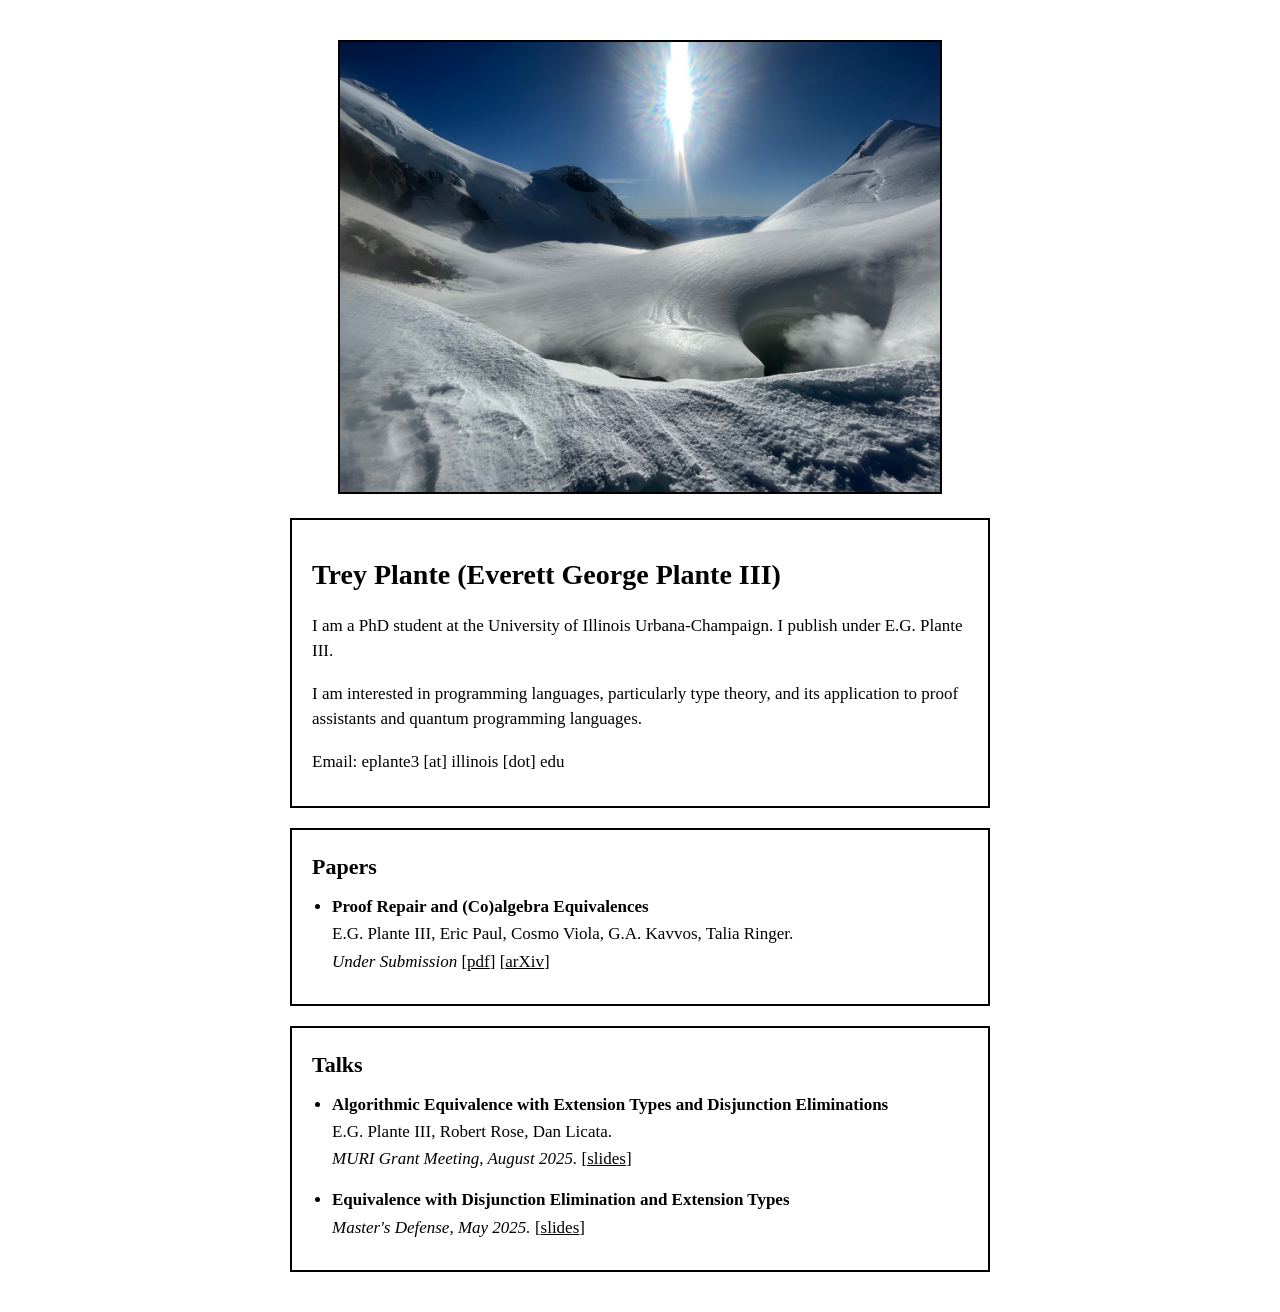
==== index.html @ 47f2090d "added talks" ====
<!DOCTYPE html>
<html lang="en">
<head>
    <meta charset="utf-8">
    <meta name="viewport" content="width=device-width, initial-scale=1">
    <title>Trey Plante</title>
    <link rel="stylesheet" href="style.css">
</head>
<body>

    <div class="content">
        <img class="photo" src="mtbaker_web.jpeg" alt="Mount Baker">

        <div class="bio-box">
            <h1>Trey Plante (Everett George Plante III)</h1>
            <p>
                I am a PhD student at the University of
                Illinois Urbana-Champaign. I publish under E.G. Plante III.
            </p>
            <p>
                <!-- Edit this paragraph to describe your research interests. -->
                I am interested in programming languages, particularly type theory, and its application to proof assistants and quantum programming languages.
            </p>
            <p>
                Email: eplante3 [at] illinois [dot] edu
            </p>
        </div>

        <div class="bio-box">
            <h2>Papers</h2>
            <!-- To add a paper, copy the <li> block below. -->
            <ul class="item-list">
                <li>
                    <b>Proof Repair and (Co)algebra Equivalences</b><br>
                    E.G. Plante III, Eric Paul, Cosmo Viola, G.A. Kavvos, Talia Ringer.<br>
                    <i>Under Submission</i>
                    [<a href="papers/prt.pdf">pdf</a>] [<a href="#">arXiv</a>]
                </li>
            </ul>
        </div>

        <div class="bio-box">
            <h2>Talks</h2>
            <!-- To add a talk, copy one of the <li> blocks below. -->
            <ul class="item-list">
                <li>
                    <b>Algorithmic Equivalence with Extension Types and Disjunction Eliminations</b><br>
                    E.G. Plante III, Robert Rose, Dan Licata.<br>
                    <i>MURI Grant Meeting, August 2025.</i>
                    [<a href="slides/plante-muri2025.pdf">slides</a>]
                </li>
                <li>
                    <b>Equivalence with Disjunction Elimination and Extension Types</b><br>
                    <i>Master's Defense, May 2025.</i>
                    [<a href="slides/masters-defense-plante.pdf">slides</a>]
                </li>
            </ul>
        </div>
    </div>

</body>
</html>
---- style.css ----
/* Shared stylesheet for all pages */

body {
    background: #ffffff;
    color: #000000;
    font-family: Georgia, "Times New Roman", serif;
    margin: 0;
    padding: 0;
}

/* --- Page content --- */

.content {
    max-width: 700px;
    margin: 0 auto;
    padding: 40px 20px;
    text-align: center;
}

.content h1 {
    font-size: 28px;
    margin-bottom: 10px;
}

/* Homepage photo */
.photo {
    width: 100%;
    max-width: 600px;
    border: 2px solid #000000;
}

/* Text box under the photo */
.bio-box {
    border: 2px solid #000000;
    padding: 15px 20px;
    margin-top: 20px;
    text-align: left;
    font-size: 17px;
    line-height: 1.5;
}

.bio-box h2 {
    font-size: 22px;
    margin: 5px 0 10px 0;
}

.bio-box .item-list {
    padding-left: 20px;
    margin: 0;
}

/* Lists on Papers / Notes pages */
.item-list {
    text-align: left;
    font-size: 17px;
    line-height: 1.6;
}

.item-list li {
    margin-bottom: 14px;
}

a {
    color: #000000;
}

hr {
    border: none;
    border-top: 1px solid #000000;
    margin: 30px 0;
}
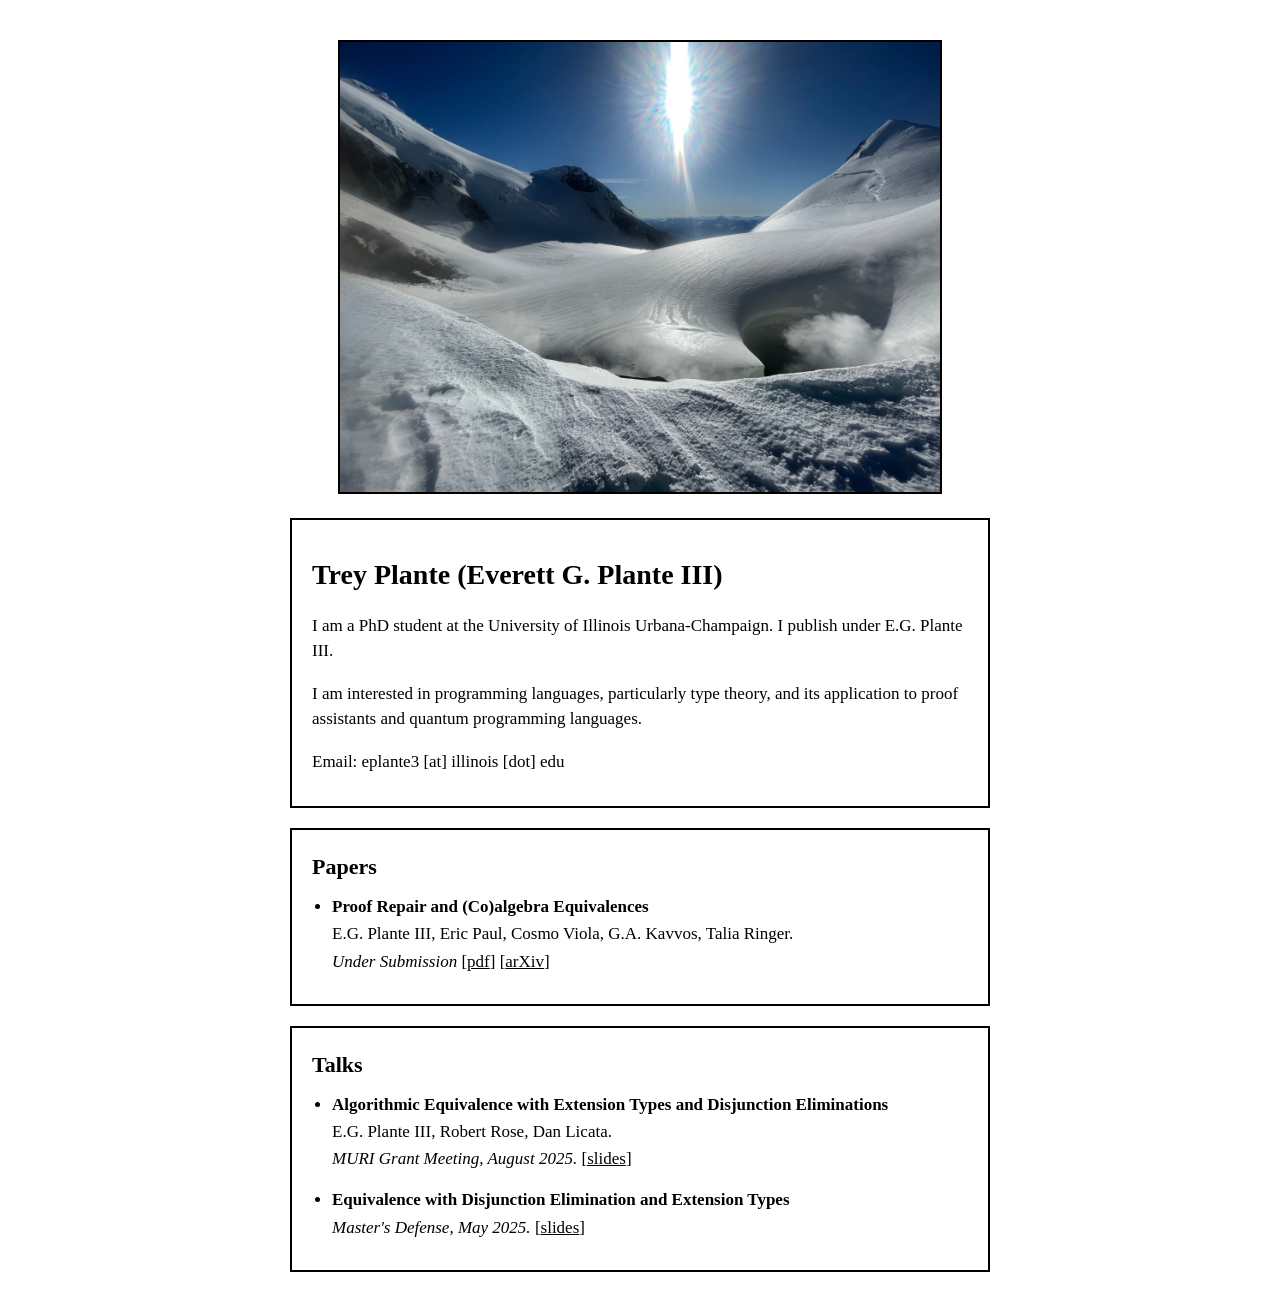
==== commit c6d5ec50: "fix name" ====
--- a/index.html
+++ b/index.html
@@ -12,7 +12,7 @@
         <img class="photo" src="mtbaker_web.jpeg" alt="Mount Baker">
 
         <div class="bio-box">
-            <h1>Trey Plante (Everett George Plante III)</h1>
+            <h1>Trey Plante (Everett G. Plante III)</h1>
             <p>
                 I am a PhD student at the University of
                 Illinois Urbana-Champaign. I publish under E.G. Plante III.
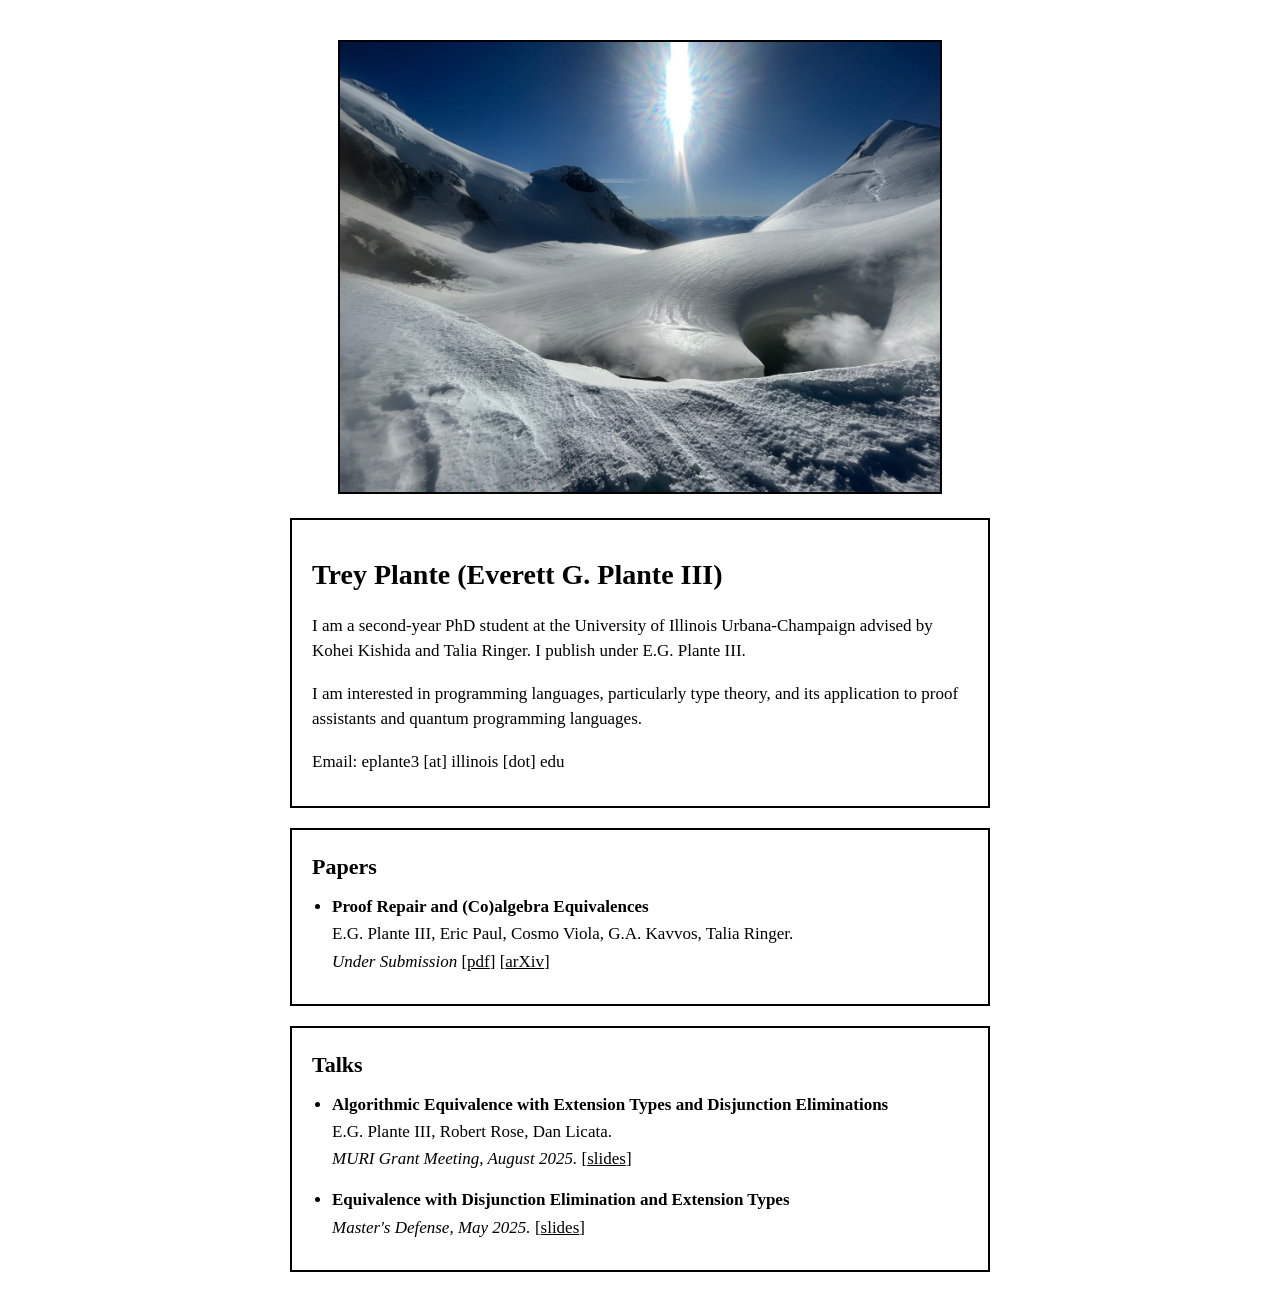
==== commit 4567def5: "add year and advisors" ====
--- a/index.html
+++ b/index.html
@@ -14,8 +14,8 @@
         <div class="bio-box">
             <h1>Trey Plante (Everett G. Plante III)</h1>
             <p>
-                I am a PhD student at the University of
-                Illinois Urbana-Champaign. I publish under E.G. Plante III.
+                I am a second-year PhD student at the University of
+                Illinois Urbana-Champaign advised by Kohei Kishida and Talia Ringer. I publish under E.G. Plante III.
             </p>
             <p>
                 <!-- Edit this paragraph to describe your research interests. -->
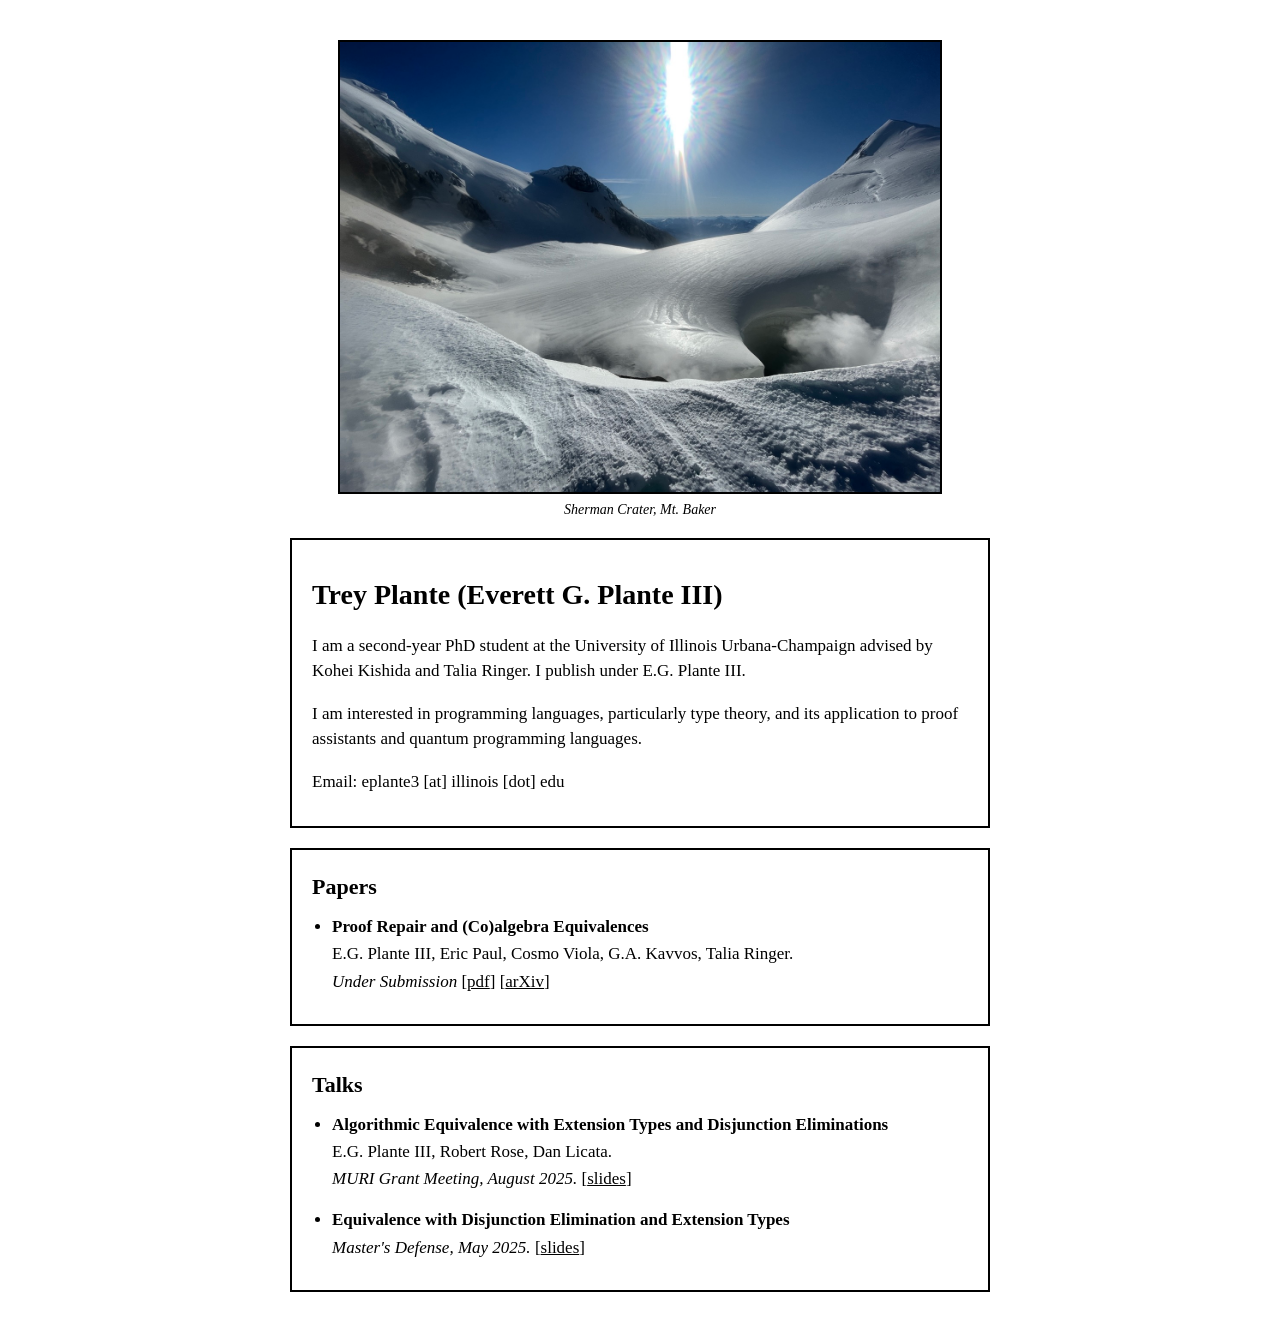
==== commit 10560fb5: "image caption" ====
--- a/index.html
+++ b/index.html
@@ -9,7 +9,10 @@
 <body>
 
     <div class="content">
-        <img class="photo" src="mtbaker_web.jpeg" alt="Mount Baker">
+        <figure class="photo-figure">
+            <img class="photo" src="mtbaker_web.jpeg" alt="Sherman Crater, Mt. Baker">
+            <figcaption>Sherman Crater, Mt. Baker</figcaption>
+        </figure>
 
         <div class="bio-box">
             <h1>Trey Plante (Everett G. Plante III)</h1>
--- a/style.css
+++ b/style.css
@@ -27,6 +27,17 @@
     width: 100%;
     max-width: 600px;
     border: 2px solid #000000;
+}
+
+.photo-figure {
+    margin: 0;
+}
+
+/* Caption under the photo */
+.photo-figure figcaption {
+    font-size: 14px;
+    font-style: italic;
+    margin-top: 4px;
 }
 
 /* Text box under the photo */
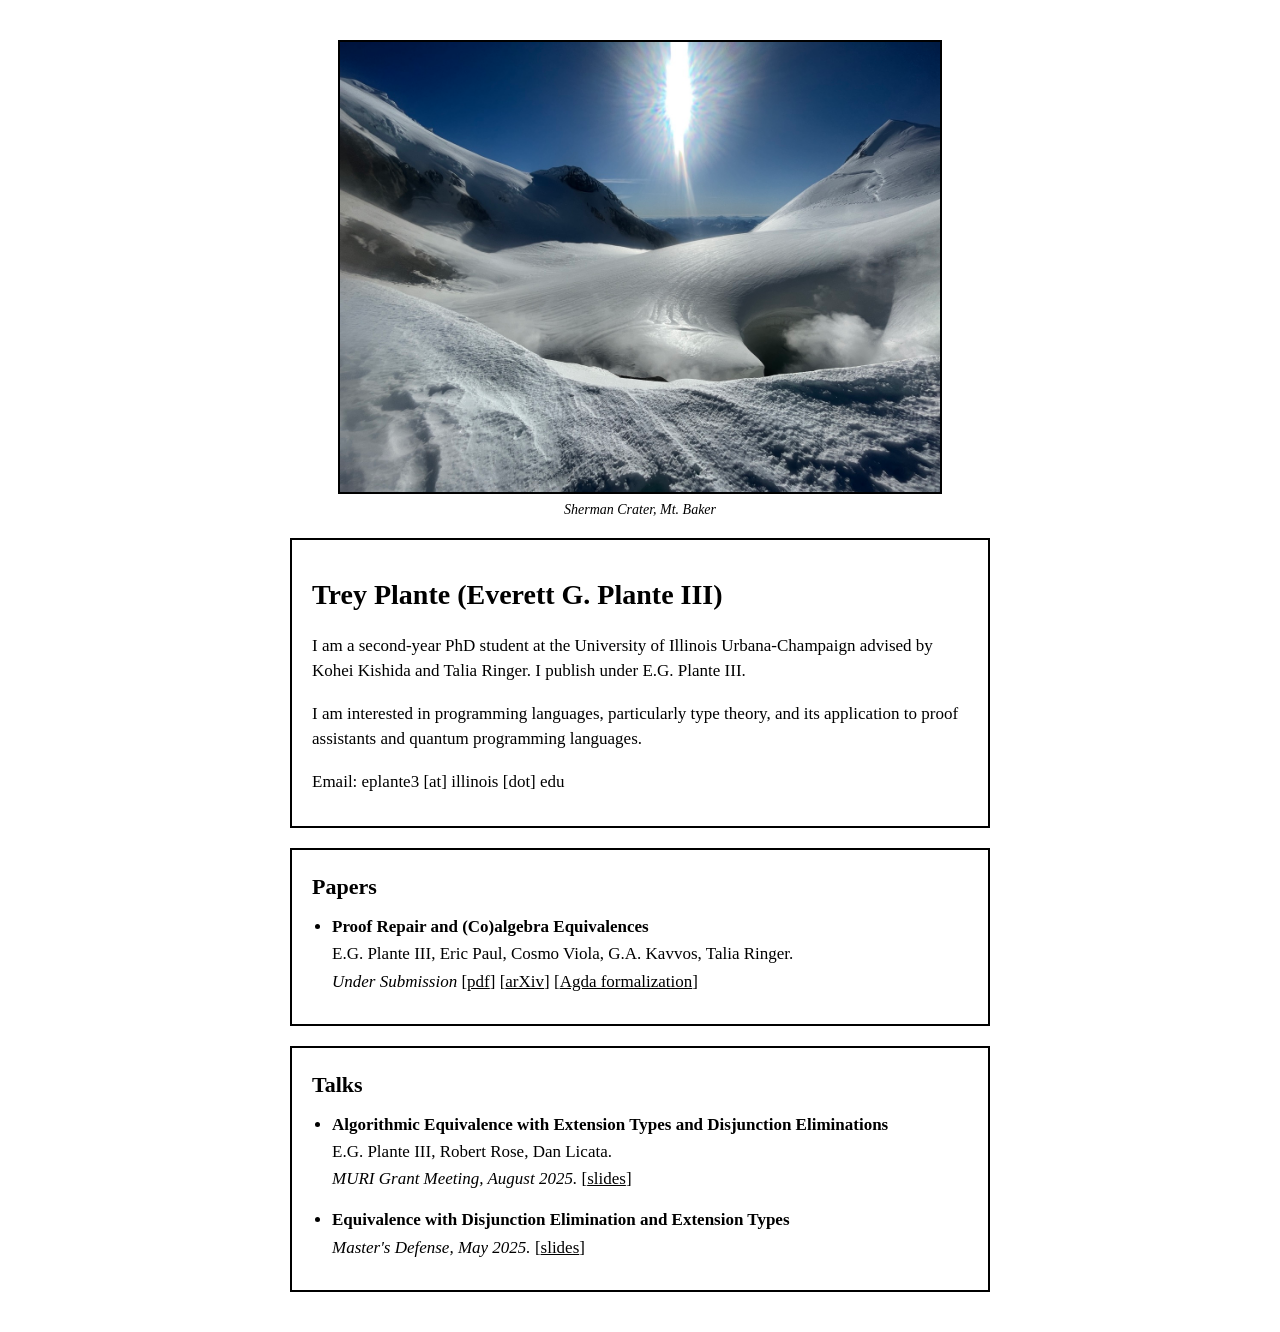
==== commit b96c47ca: "agda formalization for proof repair paper" ====
--- a/index.html
+++ b/index.html
@@ -37,7 +37,7 @@
                     <b>Proof Repair and (Co)algebra Equivalences</b><br>
                     E.G. Plante III, Eric Paul, Cosmo Viola, G.A. Kavvos, Talia Ringer.<br>
                     <i>Under Submission</i>
-                    [<a href="papers/prt.pdf">pdf</a>] [<a href="#">arXiv</a>]
+                    [<a href="papers/prt.pdf">pdf</a>] [<a href="#">arXiv</a>] [<a href="https://prt-ema.pages.dev/">Agda formalization</a>]
                 </li>
             </ul>
         </div>
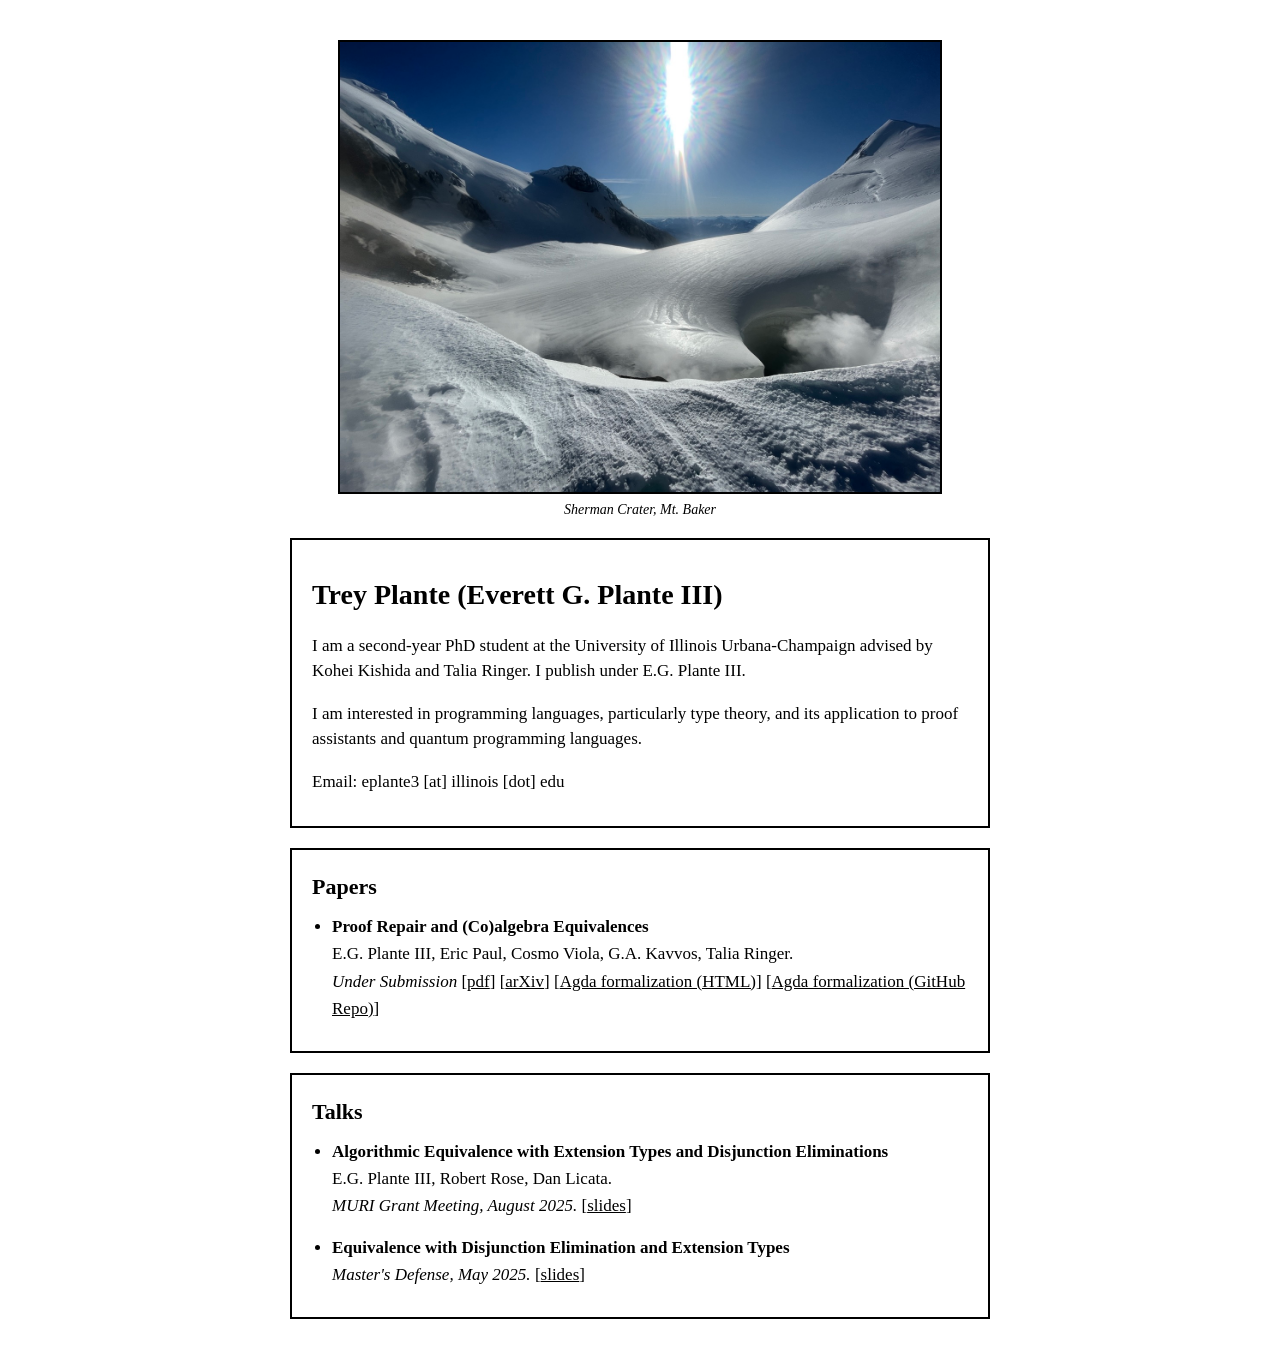
==== commit 8ebaa045: "update prt links" ====
--- a/index.html
+++ b/index.html
@@ -37,7 +37,7 @@
                     <b>Proof Repair and (Co)algebra Equivalences</b><br>
                     E.G. Plante III, Eric Paul, Cosmo Viola, G.A. Kavvos, Talia Ringer.<br>
                     <i>Under Submission</i>
-                    [<a href="papers/prt.pdf">pdf</a>] [<a href="#">arXiv</a>] [<a href="https://prt-ema.pages.dev/">Agda formalization</a>]
+                    [<a href="papers/prt.pdf">pdf</a>] [<a href="https://arxiv.org/abs/2610.36669">arXiv</a>] [<a href="https://prt-ema.pages.dev/">Agda formalization (HTML)</a>] [<a href="https://github.com/trey3p/proof-repair-coalgebra">Agda formalization (GitHub Repo)</a>]
                 </li>
             </ul>
         </div>
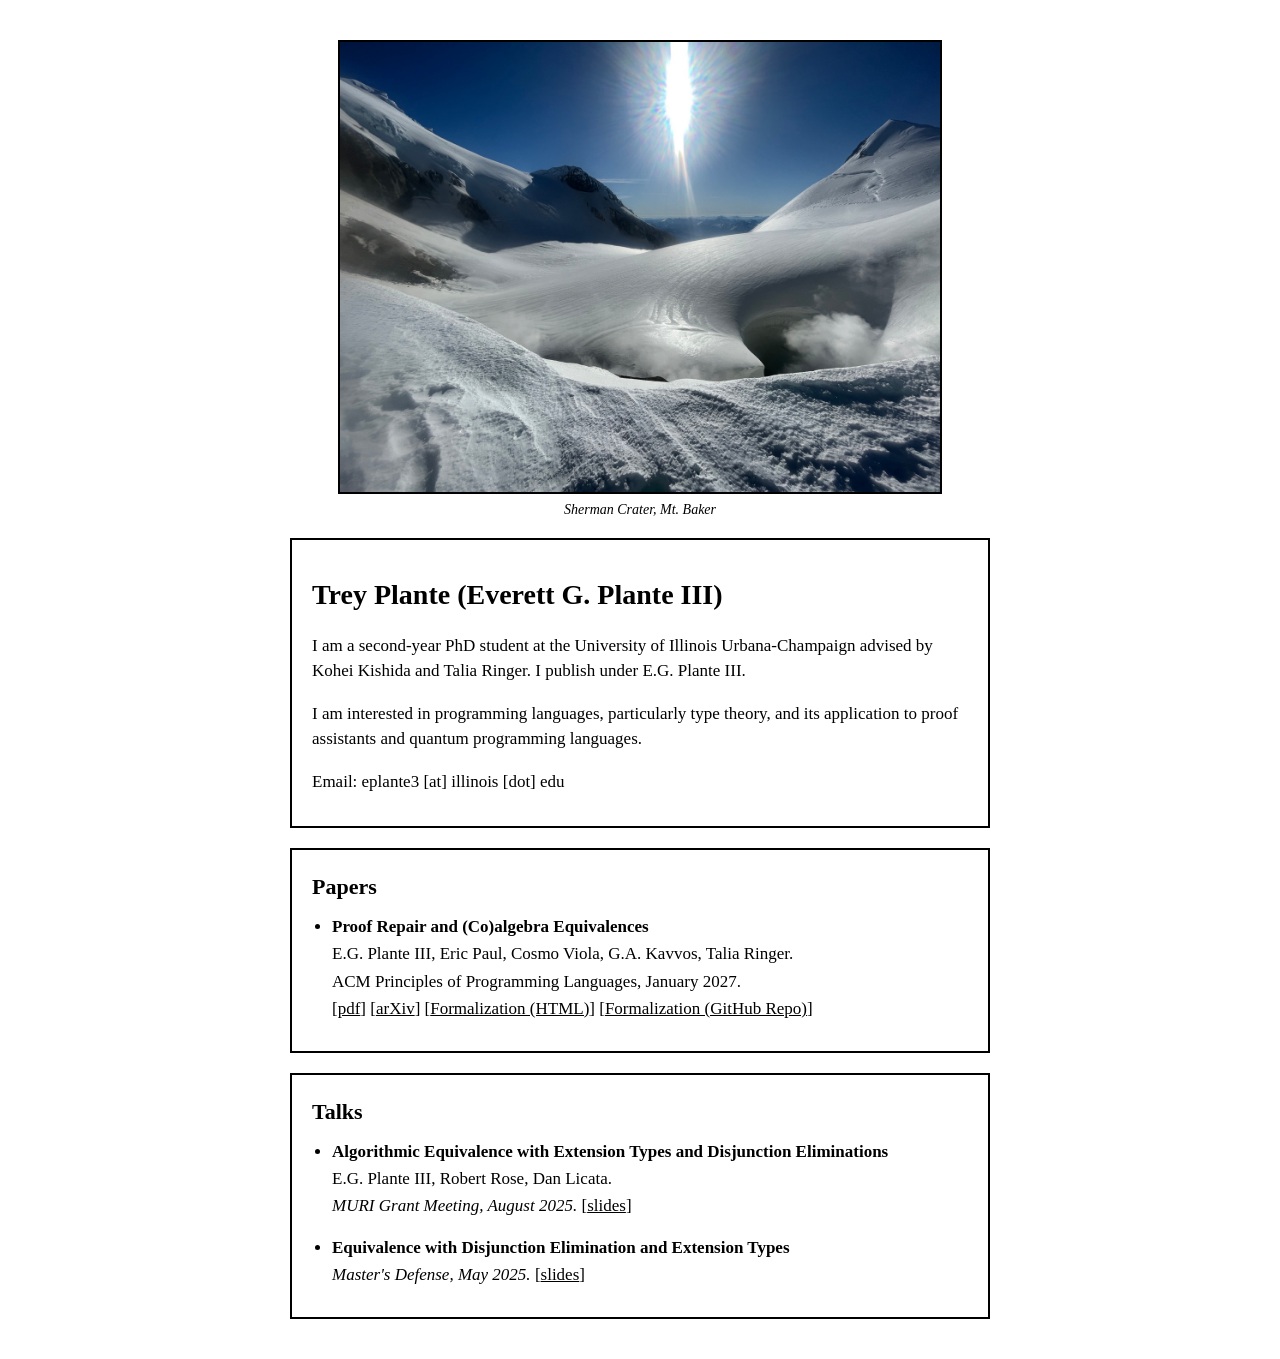
==== commit cf6c5876: "popl acceptance" ====
--- a/index.html
+++ b/index.html
@@ -36,8 +36,8 @@
                 <li>
                     <b>Proof Repair and (Co)algebra Equivalences</b><br>
                     E.G. Plante III, Eric Paul, Cosmo Viola, G.A. Kavvos, Talia Ringer.<br>
-                    <i>Under Submission</i>
-                    [<a href="papers/prt.pdf">pdf</a>] [<a href="https://arxiv.org/abs/2610.36669">arXiv</a>] [<a href="https://prt-ema.pages.dev/">Agda formalization (HTML)</a>] [<a href="https://github.com/trey3p/proof-repair-coalgebra">Agda formalization (GitHub Repo)</a>]
+                    ACM Principles of Programming Languages, January 2027.<br>
+                    [<a href="papers/prt.pdf">pdf</a>] [<a href="https://arxiv.org/abs/2610.36669">arXiv</a>] [<a href="https://prt-ema.pages.dev/">Formalization (HTML)</a>] [<a href="https://github.com/trey3p/proof-repair-coalgebra">Formalization (GitHub Repo)</a>]
                 </li>
             </ul>
         </div>
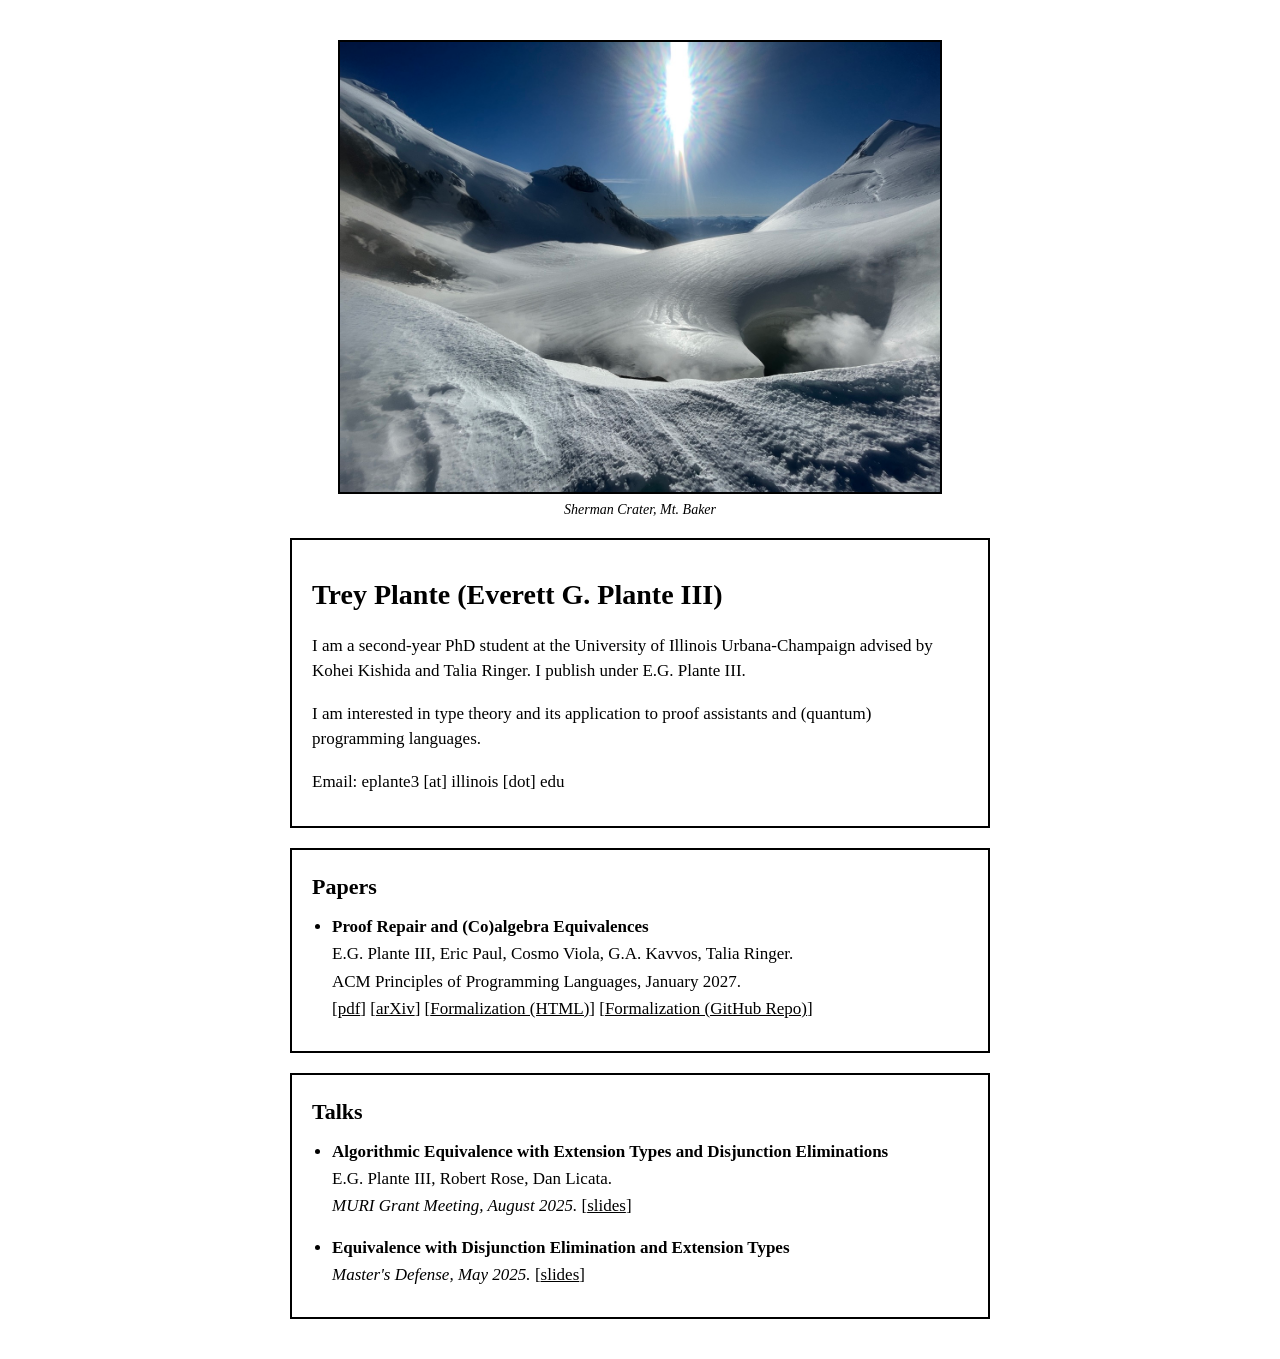
==== commit 89f1ffbc: "wording" ====
--- a/index.html
+++ b/index.html
@@ -22,7 +22,7 @@
             </p>
             <p>
                 <!-- Edit this paragraph to describe your research interests. -->
-                I am interested in programming languages, particularly type theory, and its application to proof assistants and quantum programming languages.
+                I am interested in type theory and its application to proof assistants and (quantum) programming languages.
             </p>
             <p>
                 Email: eplante3 [at] illinois [dot] edu
